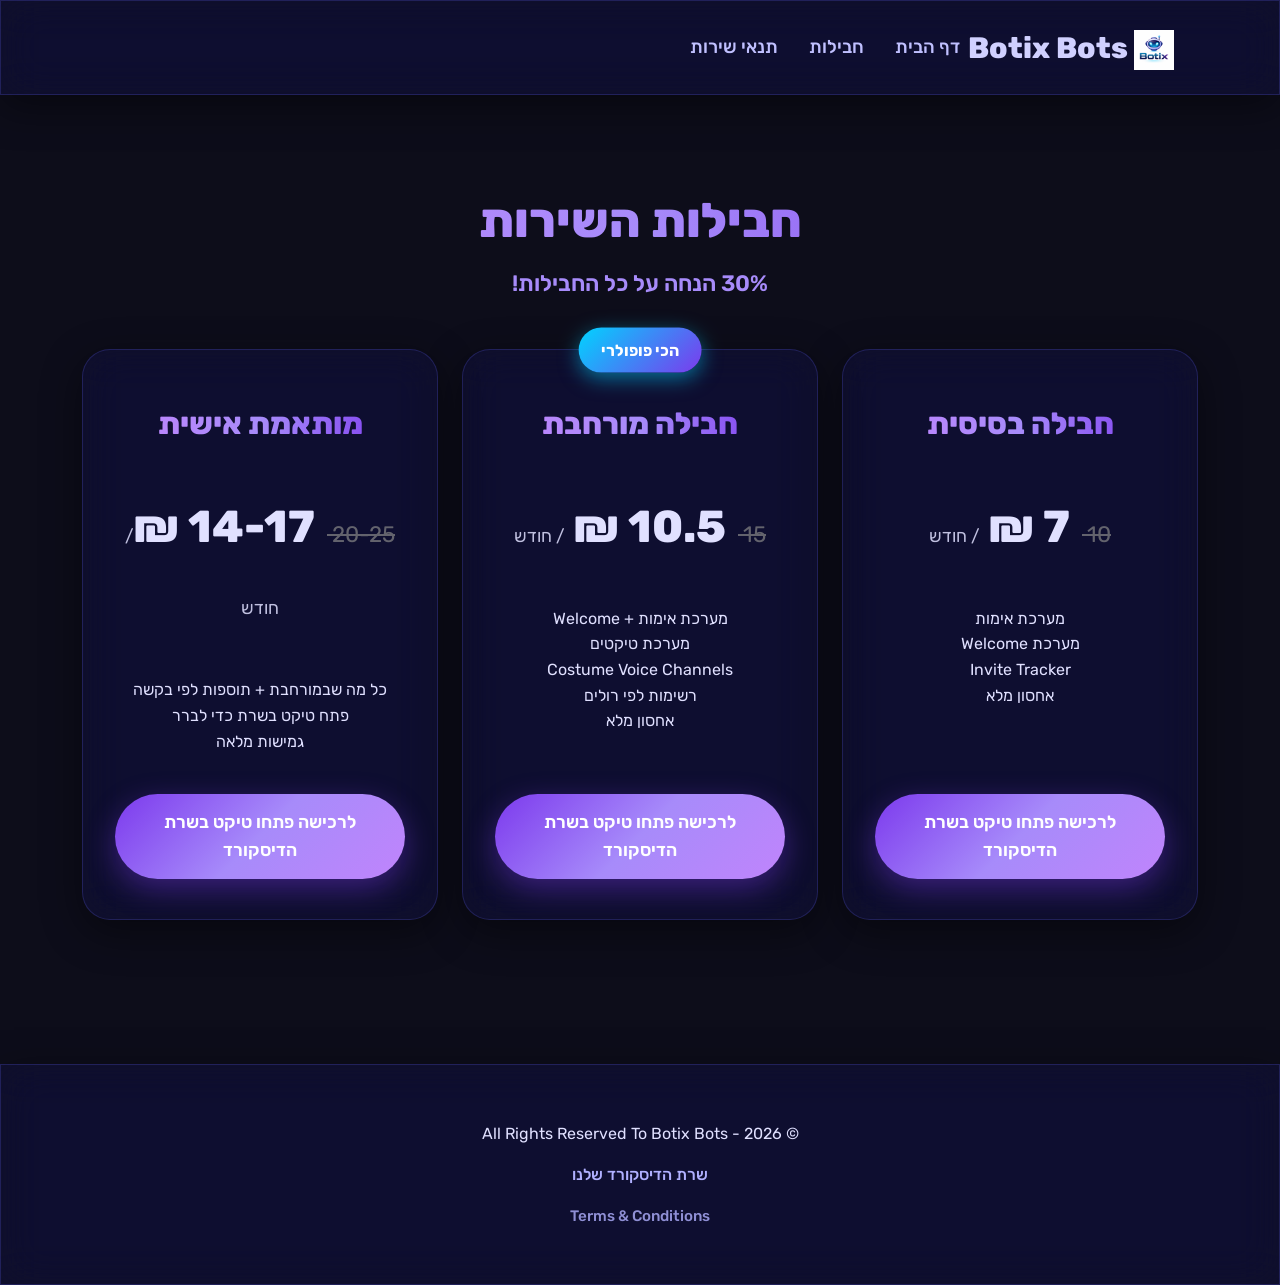
==== packages.html @ 589cecaa "Add files via upload" ====
<!DOCTYPE html>
<html lang="he" dir="rtl">
<head>
    <meta charset="UTF-8">
    <meta name="viewport" content="width=device-width, initial-scale=1.0">
    <title>חבילות - Botix Bots</title>
    <link href="https://cdn.jsdelivr.net/npm/bootstrap@5.3.3/dist/css/bootstrap.min.css" rel="stylesheet">
    <link rel="stylesheet" href="style.css">
</head>
<body>

<nav class="navbar navbar-expand-lg glass-nav fixed-top">
    <div class="container">
        <a class="navbar-brand" href="index.html">
            <img src="logo.png" alt="Botix" width="40" height="40" class="d-inline-block align-text-top me-2">
            Botix Bots
        </a>
        <button class="navbar-toggler" type="button" data-bs-toggle="collapse" data-bs-target="#navbarNav">
            <span class="navbar-toggler-icon"></span>
        </button>
        <div class="collapse navbar-collapse" id="navbarNav">
            <ul class="navbar-nav ms-auto">
                <li class="nav-item"><a class="nav-link" href="index.html">דף הבית</a></li>
                <li class="nav-item"><a class="nav-link" href="packages.html">חבילות</a></li>
                <li class="nav-item"><a class="nav-link" href="terms.html">תנאי שירות</a></li>
            </ul>
        </div>
    </div>
</nav>

<section class="container py-5 mt-5">
    <h2 class="text-center">חבילות השירות</h2>
    <p class="text-center discount-subtitle">30% הנחה על כל החבילות!</p>

    <div class="row g-4 justify-content-center">

        <div class="col-lg-4 col-md-6">
            <div class="glass-card text-center d-flex flex-column h-100">
                <h5>חבילה בסיסית</h5>
                <div class="price">
                    <span class="old-price">10 </span>7 ₪ <small>/ חודש</small>
                </div>
                <ul class="list-unstyled mt-4 flex-grow-1">
                    <li>מערכת אימות</li>
                    <li>מערכת Welcome</li>
                    <li>Invite Tracker</li>
                    <li>אחסון מלא</li>
                </ul>
                <a href="https://discord.gg/vFjc548S2X" target="_blank" class="main-btn mt-4">לרכישה פתחו טיקט בשרת הדיסקורד</a>
            </div>
        </div>

        <div class="col-lg-4 col-md-6">
            <div class="glass-card text-center d-flex flex-column h-100 position-relative popular">
                <span class="popular-badge">הכי פופולרי</span>
                <h5>חבילה מורחבת</h5>
                <div class="price">
                    <span class="old-price">15 </span>10.5 ₪ <small>/ חודש</small>
                </div>
                <ul class="list-unstyled mt-4 flex-grow-1">
                    <li>מערכת אימות + Welcome</li>
                    <li>מערכת טיקטים</li>
                    <li>Costume Voice Channels</li>
                    <li>רשימות לפי רולים</li>
                    <li>אחסון מלא</li>
                </ul>
                <a href="https://discord.gg/vFjc548S2X" target="_blank" class="main-btn mt-4">לרכישה פתחו טיקט בשרת הדיסקורד</a>
            </div>
        </div>

        <div class="col-lg-4 col-md-6">
            <div class="glass-card text-center d-flex flex-column h-100">
                <h5>מותאמת אישית</h5>
                <div class="price">
                    <span class="old-price">20-25 </span>14-17 ₪<small>/ חודש</small>
                </div>
                <ul class="list-unstyled mt-4 flex-grow-1">
                    <li>כל מה שבמורחבת + תוספות לפי בקשה</li>
                    <li>פתח טיקט בשרת כדי לברר</li>
                    <li>גמישות מלאה</li>
                </ul>
                <a href="https://discord.gg/vFjc548S2X" target="_blank" class="main-btn mt-4">לרכישה פתחו טיקט בשרת הדיסקורד</a>
            </div>
        </div>

    </div>
</section>

<footer class="glass-footer">
    <div class="container text-center">
        <p>© All Rights Reserved To Botix Bots - 2026</p>
        <p><a href="https://discord.gg/vFjc548S2X" target="_blank" class="footer-link">שרת הדיסקורד שלנו</a></p>
        <p class="small"><a href="terms.html" class="footer-link">Terms & Conditions</a></p>
    </div>
</footer>

<script src="https://cdn.jsdelivr.net/npm/bootstrap@5.3.3/dist/js/bootstrap.bundle.min.js"></script>
</body>
</html>
---- style.css ----
@import url('https://fonts.googleapis.com/css2?family=Rubik:wght@300;400;500;600;700;800&display=swap');

* {
    margin: 0;
    padding: 0;
    box-sizing: border-box;
}

body {
    font-family: 'Rubik', sans-serif;
    background: #0d0d1a;
    color: #e0e0ff;
    direction: rtl;
    line-height: 1.6;
}

.glass-nav,
.glass-footer,
.glass-card {
    background: rgba(20, 20, 70, 0.38);
    backdrop-filter: blur(20px) saturate(180%);
    -webkit-backdrop-filter: blur(20px) saturate(180%);
    border: 1px solid rgba(100, 100, 255, 0.22);
    box-shadow: 0 12px 40px rgba(0,0,0,0.45);
}

.navbar {
    padding: 1.1rem 0;
}

.navbar-brand {
    font-weight: 800;
    font-size: 1.85rem;
    color: #d0d0ff !important;
}

.nav-link {
    color: #c0c0ff !important;
    font-weight: 500;
    font-size: 1.15rem;
    margin-left: 15px;
    transition: 0.3s;
}

.nav-link:hover {
    color: #ffffff !important;
}

.hero {
    position: relative;
    min-height: 100vh;
    display: flex;
    align-items: center;
    justify-content: center;
    background: linear-gradient(135deg, #0a0e2e 0%, #1a0f4a 50%, #2a1066 100%);
    overflow: hidden;
}

#bgCanvas {
    position: absolute;
    inset: 0;
    z-index: 1;
}

.hero-content {
    position: relative;
    z-index: 2;
    max-width: 960px;
    padding: 3.5rem 2rem;
    background: rgba(25,25,70,0.48);
    backdrop-filter: blur(18px);
    border-radius: 32px;
    border: 1px solid rgba(140,140,255,0.28);
}

h1, h2, h5 {
    font-weight: 800;
    background: linear-gradient(90deg, #c084fc, #a78bfa, #7c3aed);
    -webkit-background-clip: text;
    background-clip: text;
    color: transparent;
}

h1 { font-size: clamp(3.5rem, 8vw, 5.5rem); margin-bottom: 1.5rem; }
h2 { font-size: 3rem; margin-bottom: 1rem; }
h5 { font-size: 1.9rem; margin-bottom: 1.8rem; }

.discount-subtitle {
    font-size: 1.4rem;
    color: #a78bfa;
    font-weight: 600;
    margin-bottom: 3rem;
}

.lead {
    font-size: 1.45rem;
    color: #d0d0ff;
    margin-bottom: 2.5rem;
}

.main-btn {
    background: linear-gradient(135deg, #7c3aed, #a78bfa, #c084fc);
    border: none;
    color: white !important;
    padding: 14px 32px;
    font-size: 1.1rem;
    font-weight: 600;
    border-radius: 60px;
    box-shadow: 0 10px 30px rgba(124,58,237,0.4);
    transition: all 0.4s ease;
    text-decoration: none;
    display: inline-block;
    width: 100%;
}

.main-btn:hover {
    transform: translateY(-5px) scale(1.03);
    box-shadow: 0 15px 40px rgba(124,58,237,0.6);
    color: white !important;
}

.container.py-5.mt-5 {
    padding-top: 9rem !important;
}

.glass-card {
    border-radius: 28px;
    padding: 3.5rem 2rem 2.5rem; 
    transition: all 0.5s ease;
    height: 100%;
    position: relative;
    display: flex;
    flex-direction: column;
}

.glass-card:hover {
    transform: translateY(-22px);
    box-shadow: 0 35px 90px rgba(0,0,0,0.65);
    background: rgba(35,35,90,0.52);
}

.price {
    font-size: 2.8rem;
    font-weight: 800;
    color: #e0e0ff;
    margin: 1.2rem 0;
}

.old-price {
    font-size: 1.4rem;
    color: #888;
    text-decoration: line-through;
    margin-left: 12px;
    font-weight: 400;
    opacity: 0.7;
}

.price small {
    font-size: 1.1rem;
    font-weight: 400;
    opacity: 0.85;
}

.popular .popular-badge {
    position: absolute;
    top: 0;
    left: 50%;
    transform: translate(-50%, -50%);
    background: linear-gradient(135deg, #00d4ff, #7c3aed);
    color: white;
    padding: 0.6rem 1.4rem;
    border-radius: 50px;
    font-size: 1rem;
    font-weight: 700;
    box-shadow: 0 6px 20px rgba(0,212,255,0.5);
    z-index: 10;
    white-space: nowrap;
}

.terms-list ol {
    padding-right: 1.5rem;
}

.terms-list li {
    margin-bottom: 1.4rem;
}

.terms-list strong {
    color: #d0d0ff;
    font-weight: 700;
}

footer {
    padding: 3.5rem 0 2.5rem;
    margin-top: 6rem;
}

.footer-link {
    color: #b0b0ff;
    text-decoration: none;
    font-weight: 500;
}

.footer-link:hover {
    color: white;
    text-decoration: underline;
}

.small {
    font-size: 0.95rem;
    opacity: 0.8;
}
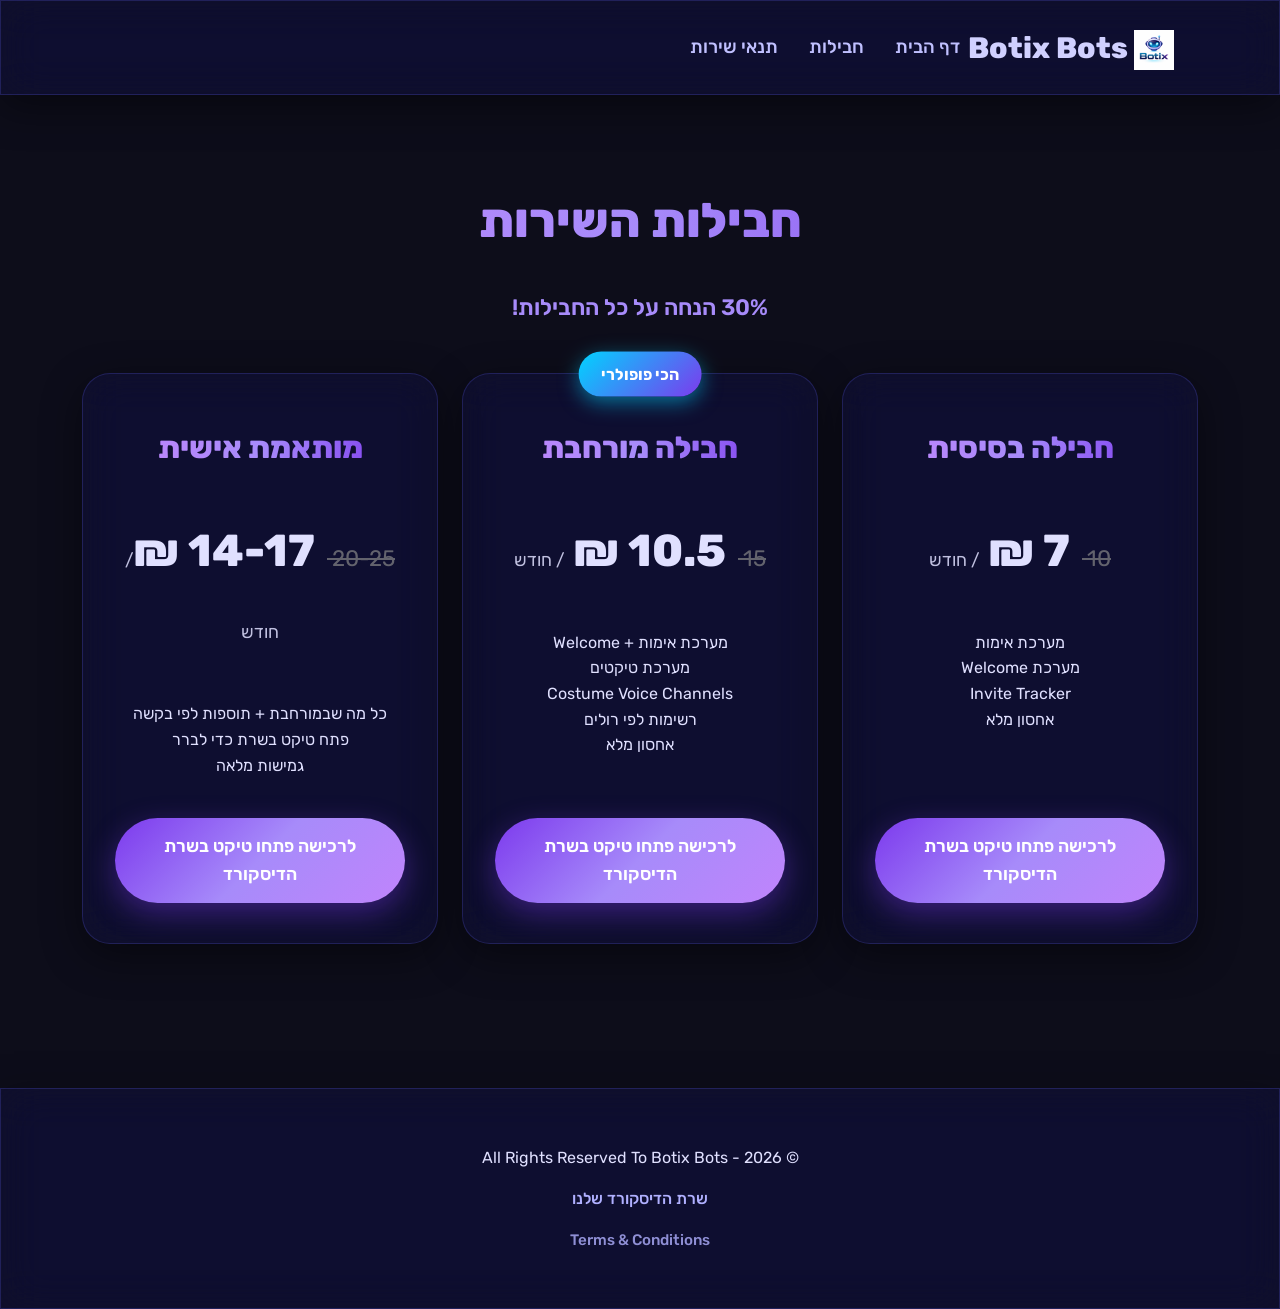
==== commit 393e570f: "Fix HTML encoding issues in packages.html" ====
--- a/packages.html
+++ b/packages.html
@@ -96,4 +96,4 @@
 
 <script src="https://cdn.jsdelivr.net/npm/bootstrap@5.3.3/dist/js/bootstrap.bundle.min.js"></script>
 </body>
-</html>+</html>
--- a/style.css
+++ b/style.css
@@ -82,15 +82,8 @@
 }
 
 h1 { font-size: clamp(3.5rem, 8vw, 5.5rem); margin-bottom: 1.5rem; }
-h2 { font-size: 3rem; margin-bottom: 1rem; }
+h2 { font-size: 3rem; margin-bottom: 2.5rem; }
 h5 { font-size: 1.9rem; margin-bottom: 1.8rem; }
-
-.discount-subtitle {
-    font-size: 1.4rem;
-    color: #a78bfa;
-    font-weight: 600;
-    margin-bottom: 3rem;
-}
 
 .lead {
     font-size: 1.45rem;
@@ -144,15 +137,6 @@
     font-weight: 800;
     color: #e0e0ff;
     margin: 1.2rem 0;
-}
-
-.old-price {
-    font-size: 1.4rem;
-    color: #888;
-    text-decoration: line-through;
-    margin-left: 12px;
-    font-weight: 400;
-    opacity: 0.7;
 }
 
 .price small {
@@ -209,4 +193,48 @@
 .small {
     font-size: 0.95rem;
     opacity: 0.8;
-}+}
+
+.accordion-item {
+    background: rgba(255,255,255,0.05);
+    border: 1px solid rgba(255,255,255,0.1);
+    backdrop-filter: blur(10px);
+    margin-bottom: 15px;
+    border-radius: 12px;
+    overflow: hidden;
+}
+
+.accordion-button {
+    background: transparent;
+    color: #e0e0ff;
+    font-weight: 600;
+    font-size: 1.15rem;
+}
+
+.accordion-button:not(.collapsed) {
+    background: rgba(124, 58, 237, 0.2);
+    color: #c084fc;
+}
+
+.accordion-body {
+    color: #ddd;
+}
+
+.accordion-button:focus {
+    box-shadow: none;
+}
+.discount-subtitle {
+    font-size: 1.4rem;
+    color: #a78bfa;
+    font-weight: 600;
+    margin-bottom: 3rem;
+}
+
+.old-price {
+    font-size: 1.4rem;
+    color: #888;
+    text-decoration: line-through;
+    margin-left: 12px;
+    font-weight: 400;
+    opacity: 0.7;
+}
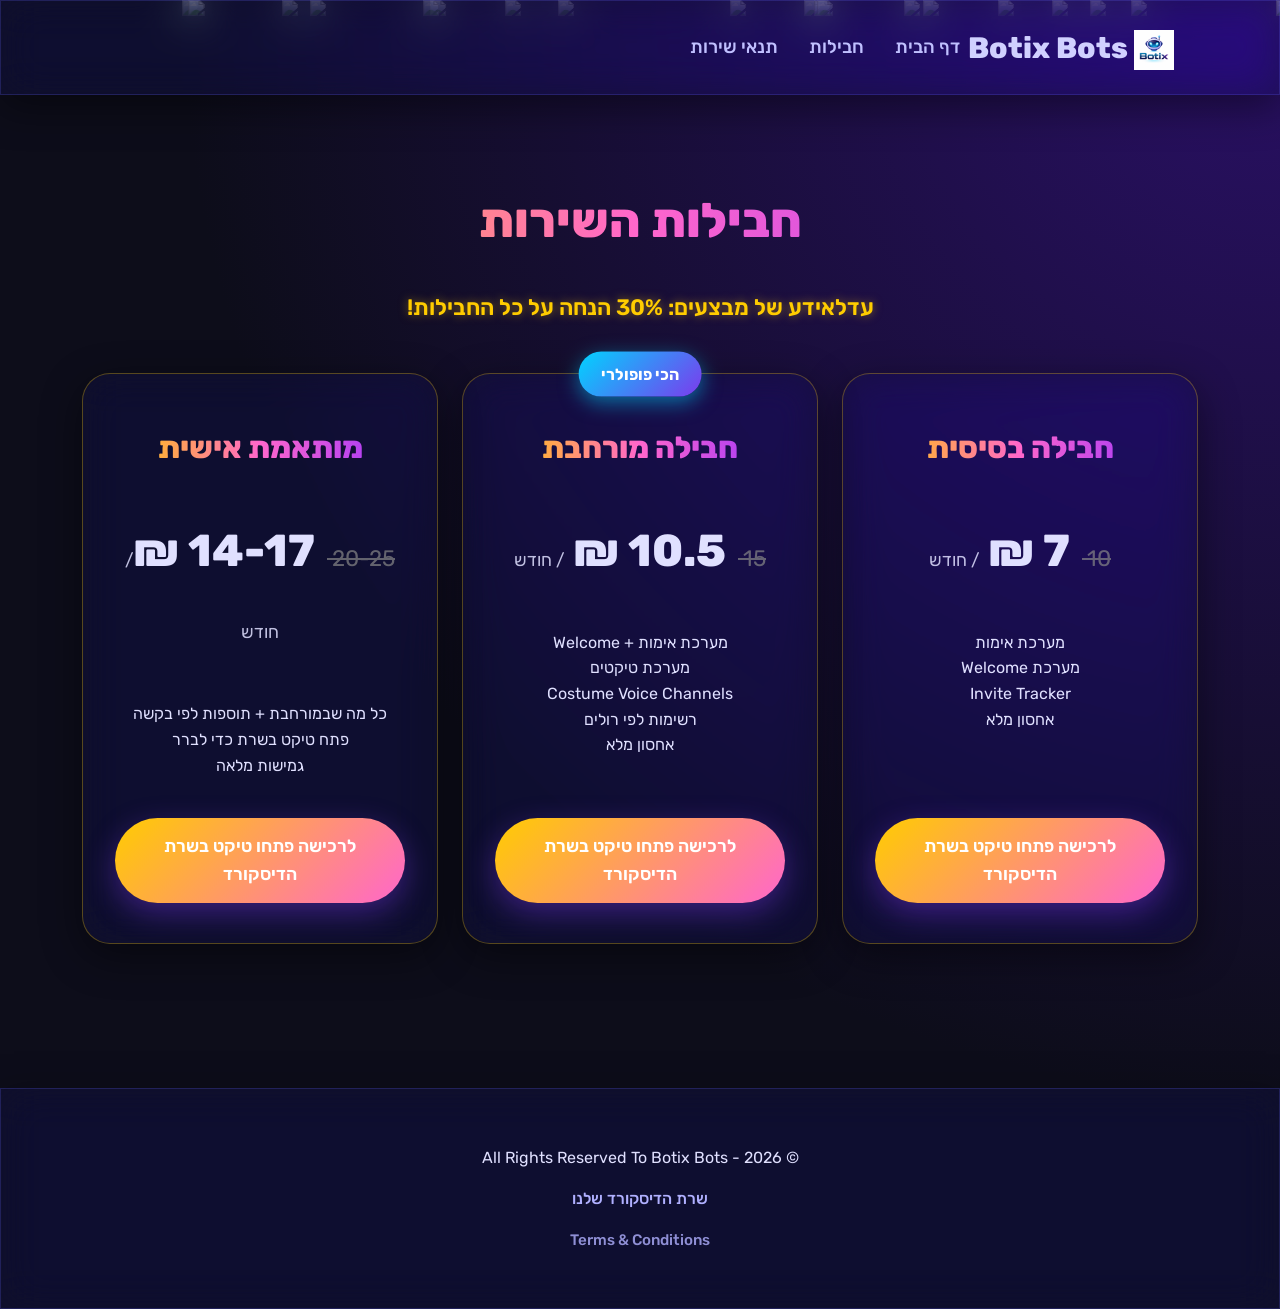
==== commit c1400594: "Add files via upload" ====
--- a/packages.html
+++ b/packages.html
@@ -4,10 +4,11 @@
     <meta charset="UTF-8">
     <meta name="viewport" content="width=device-width, initial-scale=1.0">
     <title>חבילות - Botix Bots</title>
+    <link rel="icon" href="logo.png" type="image/png">
     <link href="https://cdn.jsdelivr.net/npm/bootstrap@5.3.3/dist/css/bootstrap.min.css" rel="stylesheet">
     <link rel="stylesheet" href="style.css">
 </head>
-<body>
+<body class="purim-theme" id="purim-container">
 
 <nav class="navbar navbar-expand-lg glass-nav fixed-top">
     <div class="container">
@@ -30,22 +31,24 @@
 
 <section class="container py-5 mt-5">
     <h2 class="text-center">חבילות השירות</h2>
-    <p class="text-center discount-subtitle">30% הנחה על כל החבילות!</p>
+    <p class="text-center discount-subtitle">עדלאידע של מבצעים: 30% הנחה על כל החבילות!</p>
 
     <div class="row g-4 justify-content-center">
-
         <div class="col-lg-4 col-md-6">
-            <div class="glass-card text-center d-flex flex-column h-100">
-                <h5>חבילה בסיסית</h5>
-                <div class="price">
-                    <span class="old-price">10 </span>7 ₪ <small>/ חודש</small>
+            <div class="glass-card text-center d-flex flex-column h-100 position-relative">
+                <img src="https://neshei.ams3.digitaloceanspaces.com/wp-content/uploads/2025/03/13-03-2025-08-03-40-mask-151244_640.png" class="purim-corner-mask" alt="">
+                <div class="card-content flex-grow-1 d-flex flex-column">
+                    <h5>חבילה בסיסית</h5>
+                    <div class="price">
+                        <span class="old-price">10 </span>7 ₪ <small>/ חודש</small>
+                    </div>
+                    <ul class="list-unstyled mt-4 flex-grow-1">
+                        <li>מערכת אימות</li>
+                        <li>מערכת Welcome</li>
+                        <li>Invite Tracker</li>
+                        <li>אחסון מלא</li>
+                    </ul>
                 </div>
-                <ul class="list-unstyled mt-4 flex-grow-1">
-                    <li>מערכת אימות</li>
-                    <li>מערכת Welcome</li>
-                    <li>Invite Tracker</li>
-                    <li>אחסון מלא</li>
-                </ul>
                 <a href="https://discord.gg/vFjc548S2X" target="_blank" class="main-btn mt-4">לרכישה פתחו טיקט בשרת הדיסקורד</a>
             </div>
         </div>
@@ -53,36 +56,40 @@
         <div class="col-lg-4 col-md-6">
             <div class="glass-card text-center d-flex flex-column h-100 position-relative popular">
                 <span class="popular-badge">הכי פופולרי</span>
-                <h5>חבילה מורחבת</h5>
-                <div class="price">
-                    <span class="old-price">15 </span>10.5 ₪ <small>/ חודש</small>
+                <div class="card-content flex-grow-1 d-flex flex-column">
+                    <h5>חבילה מורחבת</h5>
+                    <div class="price">
+                        <span class="old-price">15 </span>10.5 ₪ <small>/ חודש</small>
+                    </div>
+                    <ul class="list-unstyled mt-4 flex-grow-1">
+                        <li>מערכת אימות + Welcome</li>
+                        <li>מערכת טיקטים</li>
+                        <li>Costume Voice Channels</li>
+                        <li>רשימות לפי רולים</li>
+                        <li>אחסון מלא</li>
+                    </ul>
                 </div>
-                <ul class="list-unstyled mt-4 flex-grow-1">
-                    <li>מערכת אימות + Welcome</li>
-                    <li>מערכת טיקטים</li>
-                    <li>Costume Voice Channels</li>
-                    <li>רשימות לפי רולים</li>
-                    <li>אחסון מלא</li>
-                </ul>
                 <a href="https://discord.gg/vFjc548S2X" target="_blank" class="main-btn mt-4">לרכישה פתחו טיקט בשרת הדיסקורד</a>
             </div>
         </div>
 
         <div class="col-lg-4 col-md-6">
-            <div class="glass-card text-center d-flex flex-column h-100">
-                <h5>מותאמת אישית</h5>
-                <div class="price">
-                    <span class="old-price">20-25 </span>14-17 ₪<small>/ חודש</small>
+            <div class="glass-card text-center d-flex flex-column h-100 position-relative">
+                <img src="https://purim-memory-game.lovable.app/assets/ozen-haman-Dh20w2YL.png" class="purim-corner-haman" alt="">
+                <div class="card-content flex-grow-1 d-flex flex-column">
+                    <h5>מותאמת אישית</h5>
+                    <div class="price">
+                        <span class="old-price">20-25 </span>14-17 ₪<small>/ חודש</small>
+                    </div>
+                    <ul class="list-unstyled mt-4 flex-grow-1">
+                        <li>כל מה שבמורחבת + תוספות לפי בקשה</li>
+                        <li>פתח טיקט בשרת כדי לברר</li>
+                        <li>גמישות מלאה</li>
+                    </ul>
                 </div>
-                <ul class="list-unstyled mt-4 flex-grow-1">
-                    <li>כל מה שבמורחבת + תוספות לפי בקשה</li>
-                    <li>פתח טיקט בשרת כדי לברר</li>
-                    <li>גמישות מלאה</li>
-                </ul>
                 <a href="https://discord.gg/vFjc548S2X" target="_blank" class="main-btn mt-4">לרכישה פתחו טיקט בשרת הדיסקורד</a>
             </div>
         </div>
-
     </div>
 </section>
 
@@ -95,5 +102,30 @@
 </footer>
 
 <script src="https://cdn.jsdelivr.net/npm/bootstrap@5.3.3/dist/js/bootstrap.bundle.min.js"></script>
+
+<script>
+    function createPurimElements() {
+        const container = document.getElementById('purim-container');
+        const images = [
+            'https://neshei.ams3.digitaloceanspaces.com/wp-content/uploads/2025/03/13-03-2025-08-03-40-mask-151244_640.png',
+            'https://www.yomuledet.com/wp-content/uploads/2017/11/clown-1295519_1280.png',
+            'https://d3m9l0v76dty0.cloudfront.net/system/photos/14014798/original/f3762623e069b1f77c6606dddaea24d2.jpg'
+        ];
+
+        for (let i = 0; i < 20; i++) {
+            const img = document.createElement('img');
+            img.src = images[Math.floor(Math.random() * images.length)];
+            img.className = 'floating-purim-item';
+            img.style.left = Math.random() * 92 + 'vw';
+            const size = Math.random() * 60 + 100; 
+            img.style.width = size + 'px';
+            const duration = Math.random() * 12 + 18; 
+            img.style.animationDuration = duration + 's';
+            img.style.animationDelay = '-' + (Math.random() * duration) + 's';
+            container.appendChild(img);
+        }
+    }
+    window.onload = createPurimElements;
+</script>
 </body>
-</html>
+</html>
--- a/style.css
+++ b/style.css
@@ -24,27 +24,10 @@
     box-shadow: 0 12px 40px rgba(0,0,0,0.45);
 }
 
-.navbar {
-    padding: 1.1rem 0;
-}
-
-.navbar-brand {
-    font-weight: 800;
-    font-size: 1.85rem;
-    color: #d0d0ff !important;
-}
-
-.nav-link {
-    color: #c0c0ff !important;
-    font-weight: 500;
-    font-size: 1.15rem;
-    margin-left: 15px;
-    transition: 0.3s;
-}
-
-.nav-link:hover {
-    color: #ffffff !important;
-}
+.navbar { padding: 1.1rem 0; }
+.navbar-brand { font-weight: 800; font-size: 1.85rem; color: #d0d0ff !important; }
+.nav-link { color: #c0c0ff !important; font-weight: 500; font-size: 1.15rem; margin-left: 15px; transition: 0.3s; }
+.nav-link:hover { color: #ffffff !important; }
 
 .hero {
     position: relative;
@@ -56,12 +39,7 @@
     overflow: hidden;
 }
 
-#bgCanvas {
-    position: absolute;
-    inset: 0;
-    z-index: 1;
-}
-
+#bgCanvas { position: absolute; inset: 0; z-index: 1; }
 .hero-content {
     position: relative;
     z-index: 2;
@@ -85,11 +63,7 @@
 h2 { font-size: 3rem; margin-bottom: 2.5rem; }
 h5 { font-size: 1.9rem; margin-bottom: 1.8rem; }
 
-.lead {
-    font-size: 1.45rem;
-    color: #d0d0ff;
-    margin-bottom: 2.5rem;
-}
+.lead { font-size: 1.45rem; color: #d0d0ff; margin-bottom: 2.5rem; }
 
 .main-btn {
     background: linear-gradient(135deg, #7c3aed, #a78bfa, #c084fc);
@@ -104,17 +78,12 @@
     text-decoration: none;
     display: inline-block;
     width: 100%;
-}
-
-.main-btn:hover {
-    transform: translateY(-5px) scale(1.03);
-    box-shadow: 0 15px 40px rgba(124,58,237,0.6);
-    color: white !important;
-}
-
-.container.py-5.mt-5 {
-    padding-top: 9rem !important;
-}
+    text-align: center;
+}
+
+.main-btn:hover { transform: translateY(-5px) scale(1.03); box-shadow: 0 15px 40px rgba(124,58,237,0.6); color: white !important; }
+
+.container.py-5.mt-5 { padding-top: 9rem !important; }
 
 .glass-card {
     border-radius: 28px;
@@ -126,29 +95,19 @@
     flex-direction: column;
 }
 
-.glass-card:hover {
-    transform: translateY(-22px);
-    box-shadow: 0 35px 90px rgba(0,0,0,0.65);
-    background: rgba(35,35,90,0.52);
-}
-
-.price {
-    font-size: 2.8rem;
-    font-weight: 800;
-    color: #e0e0ff;
-    margin: 1.2rem 0;
-}
-
-.price small {
-    font-size: 1.1rem;
-    font-weight: 400;
-    opacity: 0.85;
-}
+.card-content {
+    position: relative;
+    z-index: 2;
+}
+
+.glass-card:hover { transform: translateY(-22px); box-shadow: 0 35px 90px rgba(0,0,0,0.65); background: rgba(35,35,90,0.52); }
+
+.price { font-size: 2.8rem; font-weight: 800; color: #e0e0ff; margin: 1.2rem 0; }
+.price small { font-size: 1.1rem; font-weight: 400; opacity: 0.85; }
 
 .popular .popular-badge {
     position: absolute;
-    top: 0;
-    left: 50%;
+    top: 0; left: 50%;
     transform: translate(-50%, -50%);
     background: linear-gradient(135deg, #00d4ff, #7c3aed);
     color: white;
@@ -161,39 +120,14 @@
     white-space: nowrap;
 }
 
-.terms-list ol {
-    padding-right: 1.5rem;
-}
-
-.terms-list li {
-    margin-bottom: 1.4rem;
-}
-
-.terms-list strong {
-    color: #d0d0ff;
-    font-weight: 700;
-}
-
-footer {
-    padding: 3.5rem 0 2.5rem;
-    margin-top: 6rem;
-}
-
-.footer-link {
-    color: #b0b0ff;
-    text-decoration: none;
-    font-weight: 500;
-}
-
-.footer-link:hover {
-    color: white;
-    text-decoration: underline;
-}
-
-.small {
-    font-size: 0.95rem;
-    opacity: 0.8;
-}
+.terms-list ol { padding-right: 1.5rem; }
+.terms-list li { margin-bottom: 1.4rem; }
+.terms-list strong { color: #d0d0ff; font-weight: 700; }
+
+footer { padding: 3.5rem 0 2.5rem; margin-top: 6rem; }
+.footer-link { color: #b0b0ff; text-decoration: none; font-weight: 500; }
+.footer-link:hover { color: white; text-decoration: underline; }
+.small { font-size: 0.95rem; opacity: 0.8; }
 
 .accordion-item {
     background: rgba(255,255,255,0.05);
@@ -204,37 +138,67 @@
     overflow: hidden;
 }
 
-.accordion-button {
-    background: transparent;
-    color: #e0e0ff;
-    font-weight: 600;
-    font-size: 1.15rem;
-}
-
-.accordion-button:not(.collapsed) {
-    background: rgba(124, 58, 237, 0.2);
-    color: #c084fc;
-}
-
-.accordion-body {
-    color: #ddd;
-}
-
-.accordion-button:focus {
-    box-shadow: none;
-}
-.discount-subtitle {
-    font-size: 1.4rem;
-    color: #a78bfa;
-    font-weight: 600;
-    margin-bottom: 3rem;
-}
-
-.old-price {
-    font-size: 1.4rem;
-    color: #888;
-    text-decoration: line-through;
-    margin-left: 12px;
-    font-weight: 400;
-    opacity: 0.7;
-}
+.accordion-button { background: transparent; color: #e0e0ff; font-weight: 600; font-size: 1.15rem; }
+.accordion-button:not(.collapsed) { background: rgba(124, 58, 237, 0.2); color: #c084fc; }
+.accordion-body { color: #ddd; }
+.accordion-button:focus { box-shadow: none; }
+
+.discount-subtitle { font-size: 1.4rem; color: #a78bfa; font-weight: 600; margin-bottom: 3rem; }
+.old-price { font-size: 1.4rem; color: #888; text-decoration: line-through; margin-left: 12px; font-weight: 400; opacity: 0.7; }
+
+html, body {
+    -webkit-user-select: none !important;
+    user-select: none !important;
+    overflow-x: hidden;
+}
+
+.purim-theme { background: radial-gradient(circle at top right, #2a1066, #0d0d1a 60%); }
+
+.purim-theme h1, .purim-theme h2, .purim-theme h5 {
+    background: linear-gradient(90deg, #ffcc00, #ff66cc, #9933ff);
+    -webkit-background-clip: text;
+    background-clip: text;
+}
+
+.purim-theme .discount-subtitle { color: #ffcc00; text-shadow: 0 0 10px rgba(255, 204, 0, 0.5); }
+.purim-theme .glass-card { border: 1px solid rgba(255, 204, 0, 0.3); }
+.purim-theme .main-btn { background: linear-gradient(135deg, #ffcc00, #ff66cc); }
+
+.floating-purim-item {
+    position: fixed;
+    top: 0;
+    z-index: -1;
+    pointer-events: none;
+    opacity: 0.6;
+    animation: purimMove linear infinite;
+    filter: drop-shadow(0 0 8px rgba(255,255,255,0.2));
+}
+
+.purim-corner-mask {
+    position: absolute;
+    top: -70px;
+    right: -50px;
+    width: 180px;
+    height: auto;
+    z-index: 1;
+    transform: rotate(15deg);
+    pointer-events: none;
+    filter: drop-shadow(0 5px 15px rgba(0,0,0,0.6));
+}
+
+.purim-corner-haman {
+    position: absolute;
+    top: -60px;
+    left: -40px;
+    width: 160px;
+    height: auto;
+    z-index: 1;
+    transform: rotate(-10deg);
+    pointer-events: none;
+    filter: drop-shadow(0 5px 15px rgba(0,0,0,0.6));
+}
+
+@keyframes purimMove {
+    0% { transform: translateY(110vh) rotate(0deg); }
+    100% { transform: translateY(-40vh) rotate(360deg); }
+}
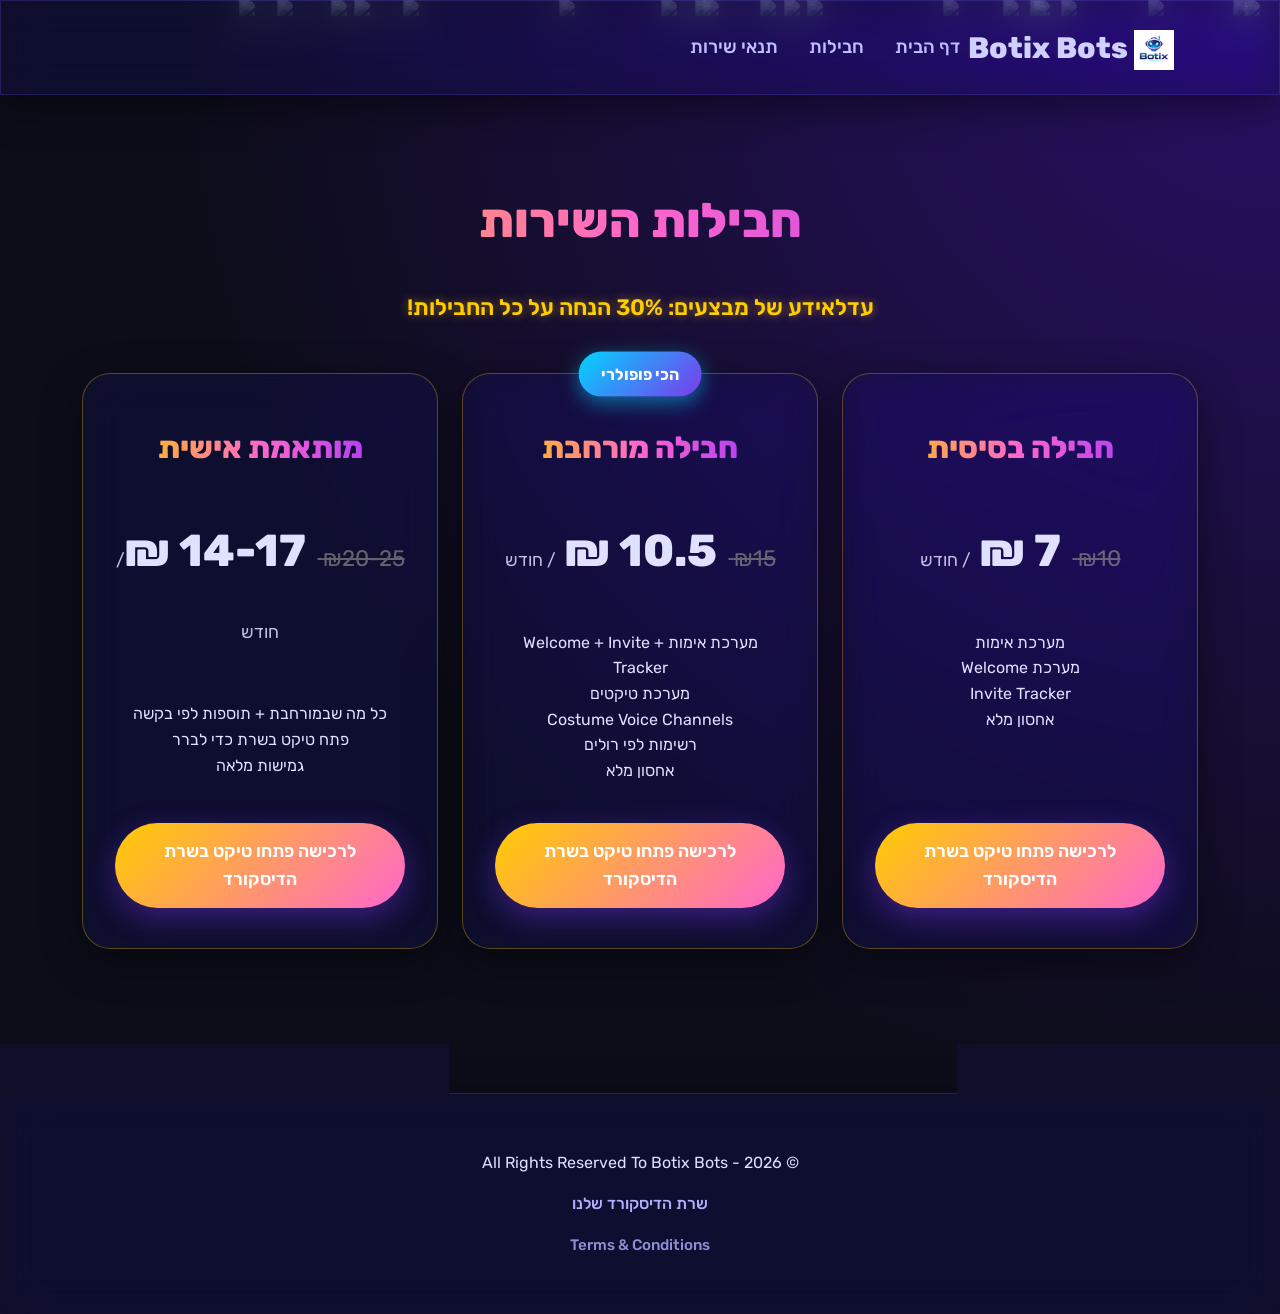
==== commit b15a5c99: "Add files via upload" ====
--- a/packages.html
+++ b/packages.html
@@ -40,7 +40,7 @@
                 <div class="card-content flex-grow-1 d-flex flex-column">
                     <h5>חבילה בסיסית</h5>
                     <div class="price">
-                        <span class="old-price">10 </span>7 ₪ <small>/ חודש</small>
+                        <span class="old-price">₪10 </span>7 ₪ <small>/ חודש</small>
                     </div>
                     <ul class="list-unstyled mt-4 flex-grow-1">
                         <li>מערכת אימות</li>
@@ -59,10 +59,10 @@
                 <div class="card-content flex-grow-1 d-flex flex-column">
                     <h5>חבילה מורחבת</h5>
                     <div class="price">
-                        <span class="old-price">15 </span>10.5 ₪ <small>/ חודש</small>
+                        <span class="old-price">₪15 </span>10.5 ₪ <small>/ חודש</small>
                     </div>
                     <ul class="list-unstyled mt-4 flex-grow-1">
-                        <li>מערכת אימות + Welcome</li>
+                        <li>מערכת אימות + Welcome + Invite Tracker</li>
                         <li>מערכת טיקטים</li>
                         <li>Costume Voice Channels</li>
                         <li>רשימות לפי רולים</li>
@@ -79,7 +79,7 @@
                 <div class="card-content flex-grow-1 d-flex flex-column">
                     <h5>מותאמת אישית</h5>
                     <div class="price">
-                        <span class="old-price">20-25 </span>14-17 ₪<small>/ חודש</small>
+                        <span class="old-price">₪20-25 </span>14-17 ₪<small>/ חודש</small>
                     </div>
                     <ul class="list-unstyled mt-4 flex-grow-1">
                         <li>כל מה שבמורחבת + תוספות לפי בקשה</li>
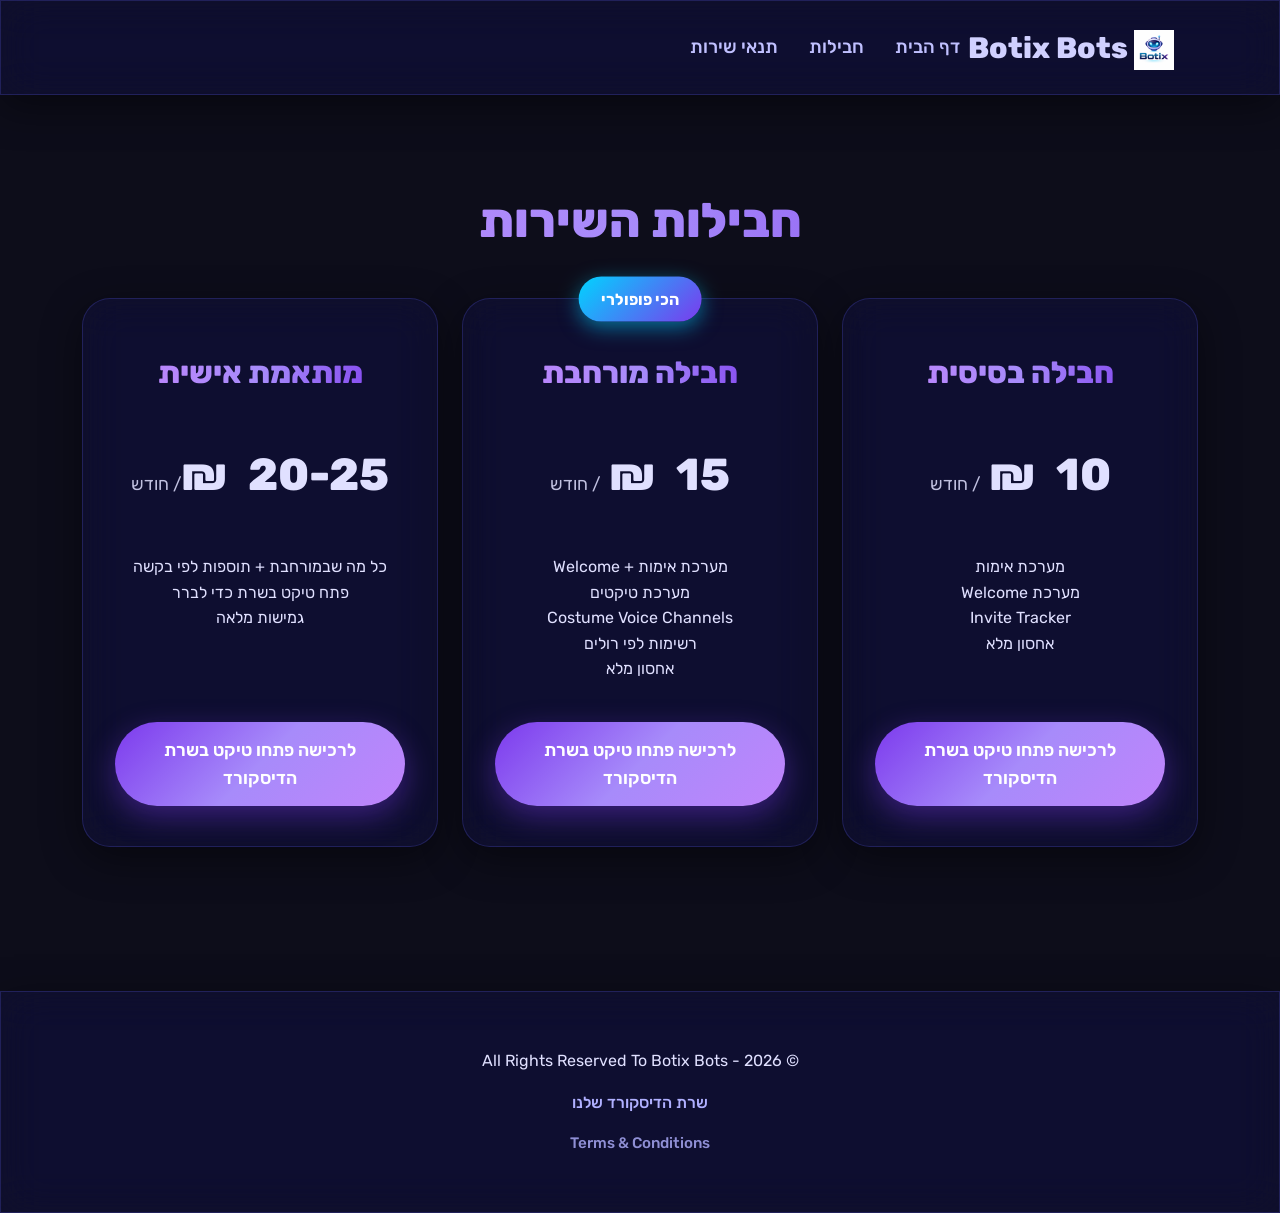
==== commit ab21a007: "Add files via upload" ====
--- a/packages.html
+++ b/packages.html
@@ -8,7 +8,7 @@
     <link href="https://cdn.jsdelivr.net/npm/bootstrap@5.3.3/dist/css/bootstrap.min.css" rel="stylesheet">
     <link rel="stylesheet" href="style.css">
 </head>
-<body class="purim-theme" id="purim-container">
+<body>
 
 <nav class="navbar navbar-expand-lg glass-nav fixed-top">
     <div class="container">
@@ -31,24 +31,22 @@
 
 <section class="container py-5 mt-5">
     <h2 class="text-center">חבילות השירות</h2>
-    <p class="text-center discount-subtitle">עדלאידע של מבצעים: 30% הנחה על כל החבילות!</p>
+    <p class="text-center discount-subtitle"></p> 
 
     <div class="row g-4 justify-content-center">
+
         <div class="col-lg-4 col-md-6">
-            <div class="glass-card text-center d-flex flex-column h-100 position-relative">
-                <img src="https://neshei.ams3.digitaloceanspaces.com/wp-content/uploads/2025/03/13-03-2025-08-03-40-mask-151244_640.png" class="purim-corner-mask" alt="">
-                <div class="card-content flex-grow-1 d-flex flex-column">
-                    <h5>חבילה בסיסית</h5>
-                    <div class="price">
-                        <span class="old-price">₪10 </span>7 ₪ <small>/ חודש</small>
-                    </div>
-                    <ul class="list-unstyled mt-4 flex-grow-1">
-                        <li>מערכת אימות</li>
-                        <li>מערכת Welcome</li>
-                        <li>Invite Tracker</li>
-                        <li>אחסון מלא</li>
-                    </ul>
+            <div class="glass-card text-center d-flex flex-column h-100">
+                <h5>חבילה בסיסית</h5>
+                <div class="price">
+                    <span class="old-price"></span>10 ₪ <small>/ חודש</small>
                 </div>
+                <ul class="list-unstyled mt-4 flex-grow-1">
+                    <li>מערכת אימות</li>
+                    <li>מערכת Welcome</li>
+                    <li>Invite Tracker</li>
+                    <li>אחסון מלא</li>
+                </ul>
                 <a href="https://discord.gg/vFjc548S2X" target="_blank" class="main-btn mt-4">לרכישה פתחו טיקט בשרת הדיסקורד</a>
             </div>
         </div>
@@ -56,40 +54,36 @@
         <div class="col-lg-4 col-md-6">
             <div class="glass-card text-center d-flex flex-column h-100 position-relative popular">
                 <span class="popular-badge">הכי פופולרי</span>
-                <div class="card-content flex-grow-1 d-flex flex-column">
-                    <h5>חבילה מורחבת</h5>
-                    <div class="price">
-                        <span class="old-price">₪15 </span>10.5 ₪ <small>/ חודש</small>
-                    </div>
-                    <ul class="list-unstyled mt-4 flex-grow-1">
-                        <li>מערכת אימות + Welcome + Invite Tracker</li>
-                        <li>מערכת טיקטים</li>
-                        <li>Costume Voice Channels</li>
-                        <li>רשימות לפי רולים</li>
-                        <li>אחסון מלא</li>
-                    </ul>
+                <h5>חבילה מורחבת</h5>
+                <div class="price">
+                    <span class="old-price"></span>15 ₪ <small>/ חודש</small>
                 </div>
+                <ul class="list-unstyled mt-4 flex-grow-1">
+                    <li>מערכת אימות + Welcome</li>
+                    <li>מערכת טיקטים</li>
+                    <li>Costume Voice Channels</li>
+                    <li>רשימות לפי רולים</li>
+                    <li>אחסון מלא</li>
+                </ul>
                 <a href="https://discord.gg/vFjc548S2X" target="_blank" class="main-btn mt-4">לרכישה פתחו טיקט בשרת הדיסקורד</a>
             </div>
         </div>
 
         <div class="col-lg-4 col-md-6">
-            <div class="glass-card text-center d-flex flex-column h-100 position-relative">
-                <img src="https://purim-memory-game.lovable.app/assets/ozen-haman-Dh20w2YL.png" class="purim-corner-haman" alt="">
-                <div class="card-content flex-grow-1 d-flex flex-column">
-                    <h5>מותאמת אישית</h5>
-                    <div class="price">
-                        <span class="old-price">₪20-25 </span>14-17 ₪<small>/ חודש</small>
-                    </div>
-                    <ul class="list-unstyled mt-4 flex-grow-1">
-                        <li>כל מה שבמורחבת + תוספות לפי בקשה</li>
-                        <li>פתח טיקט בשרת כדי לברר</li>
-                        <li>גמישות מלאה</li>
-                    </ul>
+            <div class="glass-card text-center d-flex flex-column h-100">
+                <h5>מותאמת אישית</h5>
+                <div class="price">
+                    <span class="old-price"></span>20-25 ₪<small>/ חודש</small>
                 </div>
+                <ul class="list-unstyled mt-4 flex-grow-1">
+                    <li>כל מה שבמורחבת + תוספות לפי בקשה</li>
+                    <li>פתח טיקט בשרת כדי לברר</li>
+                    <li>גמישות מלאה</li>
+                </ul>
                 <a href="https://discord.gg/vFjc548S2X" target="_blank" class="main-btn mt-4">לרכישה פתחו טיקט בשרת הדיסקורד</a>
             </div>
         </div>
+
     </div>
 </section>
 
@@ -102,30 +96,5 @@
 </footer>
 
 <script src="https://cdn.jsdelivr.net/npm/bootstrap@5.3.3/dist/js/bootstrap.bundle.min.js"></script>
-
-<script>
-    function createPurimElements() {
-        const container = document.getElementById('purim-container');
-        const images = [
-            'https://neshei.ams3.digitaloceanspaces.com/wp-content/uploads/2025/03/13-03-2025-08-03-40-mask-151244_640.png',
-            'https://www.yomuledet.com/wp-content/uploads/2017/11/clown-1295519_1280.png',
-            'https://d3m9l0v76dty0.cloudfront.net/system/photos/14014798/original/f3762623e069b1f77c6606dddaea24d2.jpg'
-        ];
-
-        for (let i = 0; i < 20; i++) {
-            const img = document.createElement('img');
-            img.src = images[Math.floor(Math.random() * images.length)];
-            img.className = 'floating-purim-item';
-            img.style.left = Math.random() * 92 + 'vw';
-            const size = Math.random() * 60 + 100; 
-            img.style.width = size + 'px';
-            const duration = Math.random() * 12 + 18; 
-            img.style.animationDuration = duration + 's';
-            img.style.animationDelay = '-' + (Math.random() * duration) + 's';
-            container.appendChild(img);
-        }
-    }
-    window.onload = createPurimElements;
-</script>
 </body>
 </html>
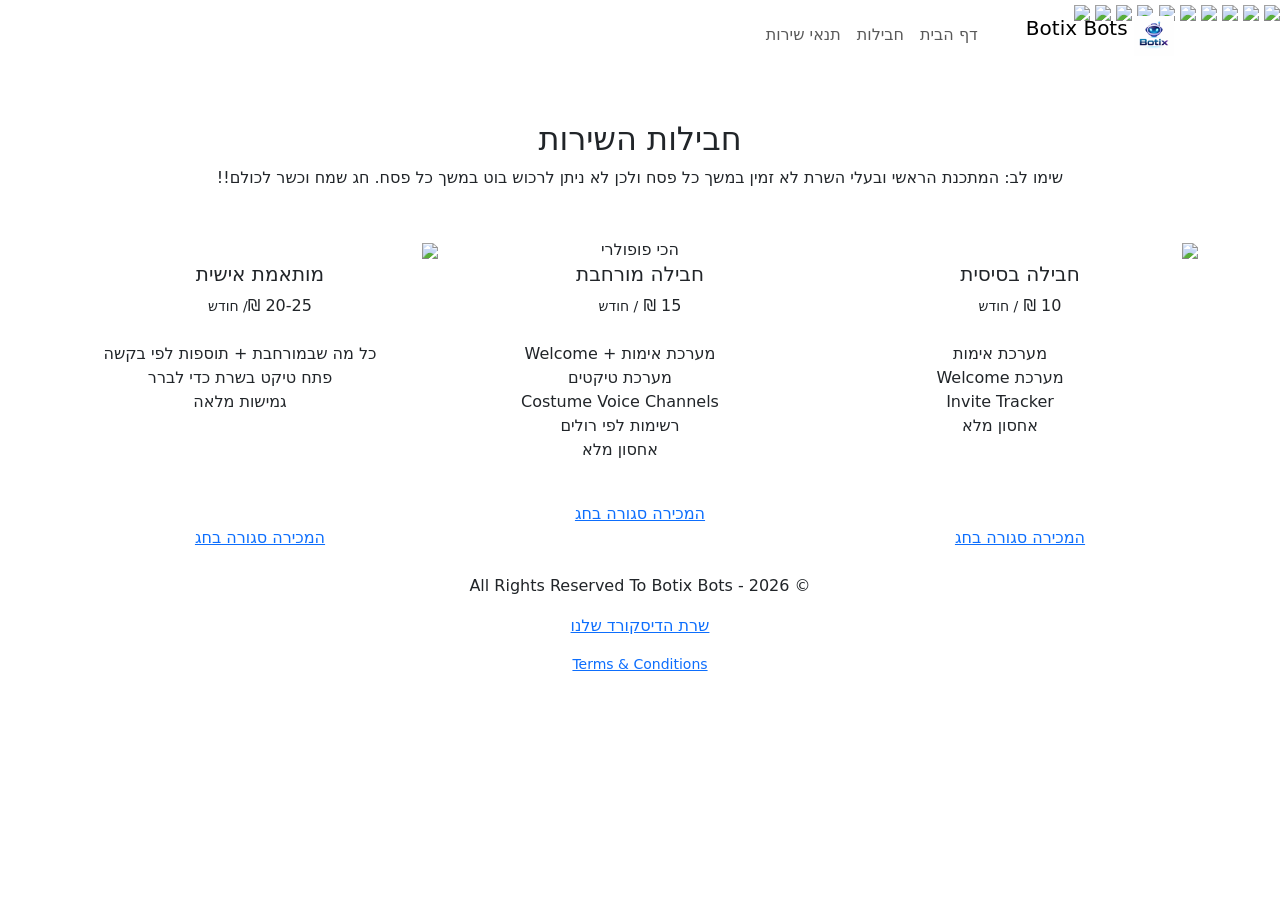
==== commit 109f310f: "Add files via upload" ====
--- a/packages.html
+++ b/packages.html
@@ -6,9 +6,22 @@
     <title>חבילות - Botix Bots</title>
     <link rel="icon" href="logo.png" type="image/png">
     <link href="https://cdn.jsdelivr.net/npm/bootstrap@5.3.3/dist/css/bootstrap.min.css" rel="stylesheet">
-    <link rel="stylesheet" href="style.css">
+    <link rel="stylesheet" href="style_passover.css">
 </head>
 <body>
+
+<div class="pesach-bg">
+    <img src="https://media.moddb.com/images/downloads/1/249/248127/matza.png" class="floating-item item1">
+    <img src="https://images.maariv.co.il/image/upload/f_auto,fl_lossy/t_ArticleControlTransformaionFaceDetect/626128" class="floating-item item2">
+    <img src="https://amit.org.il/rigshi/wp-content/uploads/sites/13/2019/11/unnamed-file-2.png" class="floating-item item3">
+    <img src="https://cdn.pixabay.com/photo/2019/07/10/18/43/pyramid-4329243_1280.png" class="floating-item item4">
+    <img src="https://media.moddb.com/images/downloads/1/249/248127/matza.png" class="floating-item item5">
+    <img src="https://images.maariv.co.il/image/upload/f_auto,fl_lossy/t_ArticleControlTransformaionFaceDetect/626128" class="floating-item item6">
+    <img src="https://cdn.pixabay.com/photo/2019/07/10/18/43/pyramid-4329243_1280.png" class="floating-item item7">
+    <img src="https://amit.org.il/rigshi/wp-content/uploads/sites/13/2019/11/unnamed-file-2.png" class="floating-item item8">
+    <img src="https://media.moddb.com/images/downloads/1/249/248127/matza.png" class="floating-item item9">
+    <img src="https://cdn.pixabay.com/photo/2019/07/10/18/43/pyramid-4329243_1280.png" class="floating-item item10">
+</div>
 
 <nav class="navbar navbar-expand-lg glass-nav fixed-top">
     <div class="container">
@@ -29,14 +42,20 @@
     </div>
 </nav>
 
-<section class="container py-5 mt-5">
-    <h2 class="text-center">חבילות השירות</h2>
+<section class="container py-5 mt-5 content-wrapper">
+    <h2 class="text-center pesach-gold-title">חבילות השירות</h2>
+    
+    <div class="pesach-holiday-notice text-center">
+        שימו לב: המתכנת הראשי ובעלי השרת לא זמין במשך כל פסח ולכן לא ניתן לרכוש בוט במשך כל פסח. חג שמח וכשר לכולם!!
+    </div>
+
     <p class="text-center discount-subtitle"></p> 
 
-    <div class="row g-4 justify-content-center">
+    <div class="row g-4 justify-content-center mt-4">
 
-        <div class="col-lg-4 col-md-6">
-            <div class="glass-card text-center d-flex flex-column h-100">
+        <div class="col-lg-4 col-md-6 pesach-card-container">
+            <img src="https://media.moddb.com/images/downloads/1/249/248127/matza.png" class="box-corner-img matza-top-right">
+            <div class="glass-card pesach-border text-center d-flex flex-column h-100">
                 <h5>חבילה בסיסית</h5>
                 <div class="price">
                     <span class="old-price"></span>10 ₪ <small>/ חודש</small>
@@ -47,13 +66,13 @@
                     <li>Invite Tracker</li>
                     <li>אחסון מלא</li>
                 </ul>
-                <a href="https://discord.gg/vFjc548S2X" target="_blank" class="main-btn mt-4">לרכישה פתחו טיקט בשרת הדיסקורד</a>
+                <a href="#" class="main-btn mt-4 pesach-btn-style">המכירה סגורה בחג</a>
             </div>
         </div>
 
-        <div class="col-lg-4 col-md-6">
-            <div class="glass-card text-center d-flex flex-column h-100 position-relative popular">
-                <span class="popular-badge">הכי פופולרי</span>
+        <div class="col-lg-4 col-md-6 pesach-card-container">
+            <div class="glass-card pesach-border text-center d-flex flex-column h-100 position-relative popular">
+                <span class="popular-badge pesach-badge-gold">הכי פופולרי</span>
                 <h5>חבילה מורחבת</h5>
                 <div class="price">
                     <span class="old-price"></span>15 ₪ <small>/ חודש</small>
@@ -65,12 +84,13 @@
                     <li>רשימות לפי רולים</li>
                     <li>אחסון מלא</li>
                 </ul>
-                <a href="https://discord.gg/vFjc548S2X" target="_blank" class="main-btn mt-4">לרכישה פתחו טיקט בשרת הדיסקורד</a>
+                <a href="#" class="main-btn mt-4 pesach-btn-style">המכירה סגורה בחג</a>
             </div>
         </div>
 
-        <div class="col-lg-4 col-md-6">
-            <div class="glass-card text-center d-flex flex-column h-100">
+        <div class="col-lg-4 col-md-6 pesach-card-container">
+            <img src="https://cdn.pixabay.com/photo/2019/07/10/18/43/pyramid-4329243_1280.png" class="box-corner-img pyramid-top-left">
+            <div class="glass-card pesach-border text-center d-flex flex-column h-100">
                 <h5>מותאמת אישית</h5>
                 <div class="price">
                     <span class="old-price"></span>20-25 ₪<small>/ חודש</small>
@@ -80,7 +100,7 @@
                     <li>פתח טיקט בשרת כדי לברר</li>
                     <li>גמישות מלאה</li>
                 </ul>
-                <a href="https://discord.gg/vFjc548S2X" target="_blank" class="main-btn mt-4">לרכישה פתחו טיקט בשרת הדיסקורד</a>
+                <a href="#" class="main-btn mt-4 pesach-btn-style">המכירה סגורה בחג</a>
             </div>
         </div>
 
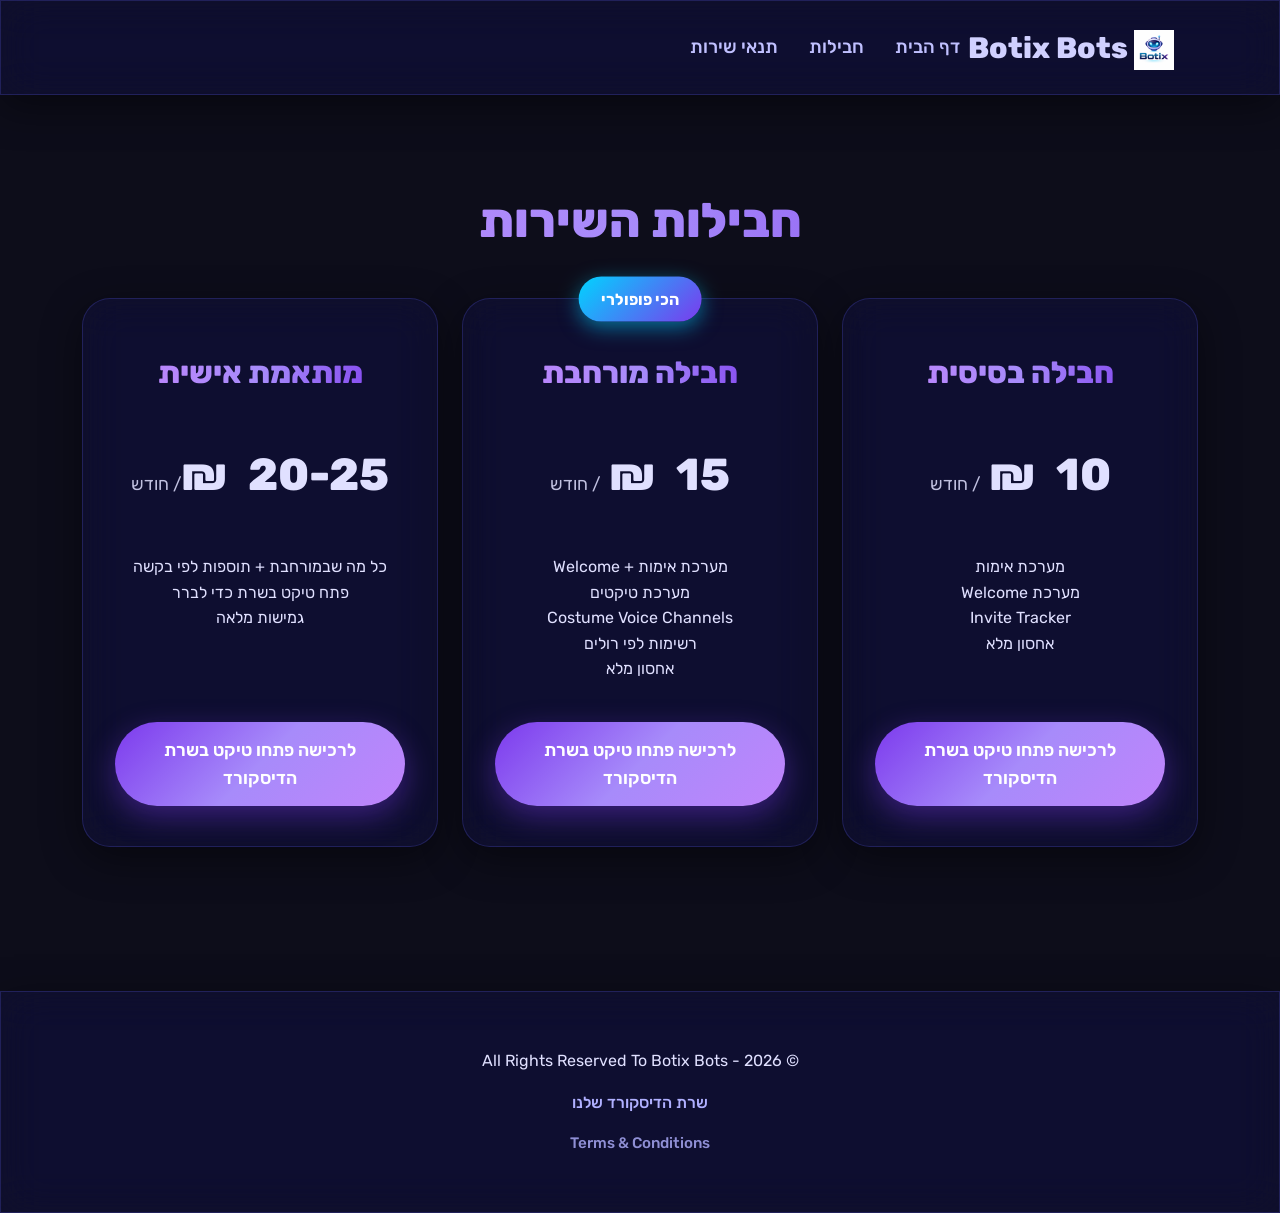
==== commit eacf3bd1: "Add files via upload" ====
--- a/packages.html
+++ b/packages.html
@@ -6,22 +6,9 @@
     <title>חבילות - Botix Bots</title>
     <link rel="icon" href="logo.png" type="image/png">
     <link href="https://cdn.jsdelivr.net/npm/bootstrap@5.3.3/dist/css/bootstrap.min.css" rel="stylesheet">
-    <link rel="stylesheet" href="style_passover.css">
+    <link rel="stylesheet" href="style.css">
 </head>
 <body>
-
-<div class="pesach-bg">
-    <img src="https://media.moddb.com/images/downloads/1/249/248127/matza.png" class="floating-item item1">
-    <img src="https://images.maariv.co.il/image/upload/f_auto,fl_lossy/t_ArticleControlTransformaionFaceDetect/626128" class="floating-item item2">
-    <img src="https://amit.org.il/rigshi/wp-content/uploads/sites/13/2019/11/unnamed-file-2.png" class="floating-item item3">
-    <img src="https://cdn.pixabay.com/photo/2019/07/10/18/43/pyramid-4329243_1280.png" class="floating-item item4">
-    <img src="https://media.moddb.com/images/downloads/1/249/248127/matza.png" class="floating-item item5">
-    <img src="https://images.maariv.co.il/image/upload/f_auto,fl_lossy/t_ArticleControlTransformaionFaceDetect/626128" class="floating-item item6">
-    <img src="https://cdn.pixabay.com/photo/2019/07/10/18/43/pyramid-4329243_1280.png" class="floating-item item7">
-    <img src="https://amit.org.il/rigshi/wp-content/uploads/sites/13/2019/11/unnamed-file-2.png" class="floating-item item8">
-    <img src="https://media.moddb.com/images/downloads/1/249/248127/matza.png" class="floating-item item9">
-    <img src="https://cdn.pixabay.com/photo/2019/07/10/18/43/pyramid-4329243_1280.png" class="floating-item item10">
-</div>
 
 <nav class="navbar navbar-expand-lg glass-nav fixed-top">
     <div class="container">
@@ -42,20 +29,14 @@
     </div>
 </nav>
 
-<section class="container py-5 mt-5 content-wrapper">
-    <h2 class="text-center pesach-gold-title">חבילות השירות</h2>
-    
-    <div class="pesach-holiday-notice text-center">
-        שימו לב: המתכנת הראשי ובעלי השרת לא זמין במשך כל פסח ולכן לא ניתן לרכוש בוט במשך כל פסח. חג שמח וכשר לכולם!!
-    </div>
-
+<section class="container py-5 mt-5">
+    <h2 class="text-center">חבילות השירות</h2>
     <p class="text-center discount-subtitle"></p> 
 
-    <div class="row g-4 justify-content-center mt-4">
+    <div class="row g-4 justify-content-center">
 
-        <div class="col-lg-4 col-md-6 pesach-card-container">
-            <img src="https://media.moddb.com/images/downloads/1/249/248127/matza.png" class="box-corner-img matza-top-right">
-            <div class="glass-card pesach-border text-center d-flex flex-column h-100">
+        <div class="col-lg-4 col-md-6">
+            <div class="glass-card text-center d-flex flex-column h-100">
                 <h5>חבילה בסיסית</h5>
                 <div class="price">
                     <span class="old-price"></span>10 ₪ <small>/ חודש</small>
@@ -66,13 +47,13 @@
                     <li>Invite Tracker</li>
                     <li>אחסון מלא</li>
                 </ul>
-                <a href="#" class="main-btn mt-4 pesach-btn-style">המכירה סגורה בחג</a>
+                <a href="https://discord.gg/vFjc548S2X" target="_blank" class="main-btn mt-4">לרכישה פתחו טיקט בשרת הדיסקורד</a>
             </div>
         </div>
 
-        <div class="col-lg-4 col-md-6 pesach-card-container">
-            <div class="glass-card pesach-border text-center d-flex flex-column h-100 position-relative popular">
-                <span class="popular-badge pesach-badge-gold">הכי פופולרי</span>
+        <div class="col-lg-4 col-md-6">
+            <div class="glass-card text-center d-flex flex-column h-100 position-relative popular">
+                <span class="popular-badge">הכי פופולרי</span>
                 <h5>חבילה מורחבת</h5>
                 <div class="price">
                     <span class="old-price"></span>15 ₪ <small>/ חודש</small>
@@ -84,13 +65,12 @@
                     <li>רשימות לפי רולים</li>
                     <li>אחסון מלא</li>
                 </ul>
-                <a href="#" class="main-btn mt-4 pesach-btn-style">המכירה סגורה בחג</a>
+                <a href="https://discord.gg/vFjc548S2X" target="_blank" class="main-btn mt-4">לרכישה פתחו טיקט בשרת הדיסקורד</a>
             </div>
         </div>
 
-        <div class="col-lg-4 col-md-6 pesach-card-container">
-            <img src="https://cdn.pixabay.com/photo/2019/07/10/18/43/pyramid-4329243_1280.png" class="box-corner-img pyramid-top-left">
-            <div class="glass-card pesach-border text-center d-flex flex-column h-100">
+        <div class="col-lg-4 col-md-6">
+            <div class="glass-card text-center d-flex flex-column h-100">
                 <h5>מותאמת אישית</h5>
                 <div class="price">
                     <span class="old-price"></span>20-25 ₪<small>/ חודש</small>
@@ -100,7 +80,7 @@
                     <li>פתח טיקט בשרת כדי לברר</li>
                     <li>גמישות מלאה</li>
                 </ul>
-                <a href="#" class="main-btn mt-4 pesach-btn-style">המכירה סגורה בחג</a>
+                <a href="https://discord.gg/vFjc548S2X" target="_blank" class="main-btn mt-4">לרכישה פתחו טיקט בשרת הדיסקורד</a>
             </div>
         </div>
 
--- a/style.css
+++ b/style.css
@@ -0,0 +1,204 @@
+@import url('https://fonts.googleapis.com/css2?family=Rubik:wght@300;400;500;600;700;800&display=swap');
+
+* {
+    margin: 0;
+    padding: 0;
+    box-sizing: border-box;
+}
+
+body {
+    font-family: 'Rubik', sans-serif;
+    background: #0d0d1a;
+    color: #e0e0ff;
+    direction: rtl;
+    line-height: 1.6;
+}
+
+.glass-nav,
+.glass-footer,
+.glass-card {
+    background: rgba(20, 20, 70, 0.38);
+    backdrop-filter: blur(20px) saturate(180%);
+    -webkit-backdrop-filter: blur(20px) saturate(180%);
+    border: 1px solid rgba(100, 100, 255, 0.22);
+    box-shadow: 0 12px 40px rgba(0,0,0,0.45);
+}
+
+.navbar { padding: 1.1rem 0; }
+.navbar-brand { font-weight: 800; font-size: 1.85rem; color: #d0d0ff !important; }
+.nav-link { color: #c0c0ff !important; font-weight: 500; font-size: 1.15rem; margin-left: 15px; transition: 0.3s; }
+.nav-link:hover { color: #ffffff !important; }
+
+.hero {
+    position: relative;
+    min-height: 100vh;
+    display: flex;
+    align-items: center;
+    justify-content: center;
+    background: linear-gradient(135deg, #0a0e2e 0%, #1a0f4a 50%, #2a1066 100%);
+    overflow: hidden;
+}
+
+#bgCanvas { position: absolute; inset: 0; z-index: 1; }
+.hero-content {
+    position: relative;
+    z-index: 2;
+    max-width: 960px;
+    padding: 3.5rem 2rem;
+    background: rgba(25,25,70,0.48);
+    backdrop-filter: blur(18px);
+    border-radius: 32px;
+    border: 1px solid rgba(140,140,255,0.28);
+}
+
+h1, h2, h5 {
+    font-weight: 800;
+    background: linear-gradient(90deg, #c084fc, #a78bfa, #7c3aed);
+    -webkit-background-clip: text;
+    background-clip: text;
+    color: transparent;
+}
+
+h1 { font-size: clamp(3.5rem, 8vw, 5.5rem); margin-bottom: 1.5rem; }
+h2 { font-size: 3rem; margin-bottom: 2.5rem; }
+h5 { font-size: 1.9rem; margin-bottom: 1.8rem; }
+
+.lead { font-size: 1.45rem; color: #d0d0ff; margin-bottom: 2.5rem; }
+
+.main-btn {
+    background: linear-gradient(135deg, #7c3aed, #a78bfa, #c084fc);
+    border: none;
+    color: white !important;
+    padding: 14px 32px;
+    font-size: 1.1rem;
+    font-weight: 600;
+    border-radius: 60px;
+    box-shadow: 0 10px 30px rgba(124,58,237,0.4);
+    transition: all 0.4s ease;
+    text-decoration: none;
+    display: inline-block;
+    width: 100%;
+    text-align: center;
+}
+
+.main-btn:hover { transform: translateY(-5px) scale(1.03); box-shadow: 0 15px 40px rgba(124,58,237,0.6); color: white !important; }
+
+.container.py-5.mt-5 { padding-top: 9rem !important; }
+
+.glass-card {
+    border-radius: 28px;
+    padding: 3.5rem 2rem 2.5rem; 
+    transition: all 0.5s ease;
+    height: 100%;
+    position: relative;
+    display: flex;
+    flex-direction: column;
+}
+
+.card-content {
+    position: relative;
+    z-index: 2;
+}
+
+.glass-card:hover { transform: translateY(-22px); box-shadow: 0 35px 90px rgba(0,0,0,0.65); background: rgba(35,35,90,0.52); }
+
+.price { font-size: 2.8rem; font-weight: 800; color: #e0e0ff; margin: 1.2rem 0; }
+.price small { font-size: 1.1rem; font-weight: 400; opacity: 0.85; }
+
+.popular .popular-badge {
+    position: absolute;
+    top: 0; left: 50%;
+    transform: translate(-50%, -50%);
+    background: linear-gradient(135deg, #00d4ff, #7c3aed);
+    color: white;
+    padding: 0.6rem 1.4rem;
+    border-radius: 50px;
+    font-size: 1rem;
+    font-weight: 700;
+    box-shadow: 0 6px 20px rgba(0,212,255,0.5);
+    z-index: 10;
+    white-space: nowrap;
+}
+
+.terms-list ol { padding-right: 1.5rem; }
+.terms-list li { margin-bottom: 1.4rem; }
+.terms-list strong { color: #d0d0ff; font-weight: 700; }
+
+footer { padding: 3.5rem 0 2.5rem; margin-top: 6rem; }
+.footer-link { color: #b0b0ff; text-decoration: none; font-weight: 500; }
+.footer-link:hover { color: white; text-decoration: underline; }
+.small { font-size: 0.95rem; opacity: 0.8; }
+
+.accordion-item {
+    background: rgba(255,255,255,0.05);
+    border: 1px solid rgba(255,255,255,0.1);
+    backdrop-filter: blur(10px);
+    margin-bottom: 15px;
+    border-radius: 12px;
+    overflow: hidden;
+}
+
+.accordion-button { background: transparent; color: #e0e0ff; font-weight: 600; font-size: 1.15rem; }
+.accordion-button:not(.collapsed) { background: rgba(124, 58, 237, 0.2); color: #c084fc; }
+.accordion-body { color: #ddd; }
+.accordion-button:focus { box-shadow: none; }
+
+.discount-subtitle { font-size: 1.4rem; color: #a78bfa; font-weight: 600; margin-bottom: 3rem; }
+.old-price { font-size: 1.4rem; color: #888; text-decoration: line-through; margin-left: 12px; font-weight: 400; opacity: 0.7; }
+
+html, body {
+    -webkit-user-select: none !important;
+    user-select: none !important;
+    overflow-x: hidden;
+}
+
+.purim-theme { background: radial-gradient(circle at top right, #2a1066, #0d0d1a 60%); }
+
+.purim-theme h1, .purim-theme h2, .purim-theme h5 {
+    background: linear-gradient(90deg, #ffcc00, #ff66cc, #9933ff);
+    -webkit-background-clip: text;
+    background-clip: text;
+}
+
+.purim-theme .discount-subtitle { color: #ffcc00; text-shadow: 0 0 10px rgba(255, 204, 0, 0.5); }
+.purim-theme .glass-card { border: 1px solid rgba(255, 204, 0, 0.3); }
+.purim-theme .main-btn { background: linear-gradient(135deg, #ffcc00, #ff66cc); }
+
+.floating-purim-item {
+    position: fixed;
+    top: 0;
+    z-index: -1;
+    pointer-events: none;
+    opacity: 0.6;
+    animation: purimMove linear infinite;
+    filter: drop-shadow(0 0 8px rgba(255,255,255,0.2));
+}
+
+.purim-corner-mask {
+    position: absolute;
+    top: -70px;
+    right: -50px;
+    width: 180px;
+    height: auto;
+    z-index: 1;
+    transform: rotate(15deg);
+    pointer-events: none;
+    filter: drop-shadow(0 5px 15px rgba(0,0,0,0.6));
+}
+
+.purim-corner-haman {
+    position: absolute;
+    top: -60px;
+    left: -40px;
+    width: 160px;
+    height: auto;
+    z-index: 1;
+    transform: rotate(-10deg);
+    pointer-events: none;
+    filter: drop-shadow(0 5px 15px rgba(0,0,0,0.6));
+}
+
+@keyframes purimMove {
+    0% { transform: translateY(110vh) rotate(0deg); }
+    100% { transform: translateY(-40vh) rotate(360deg); }
+}
